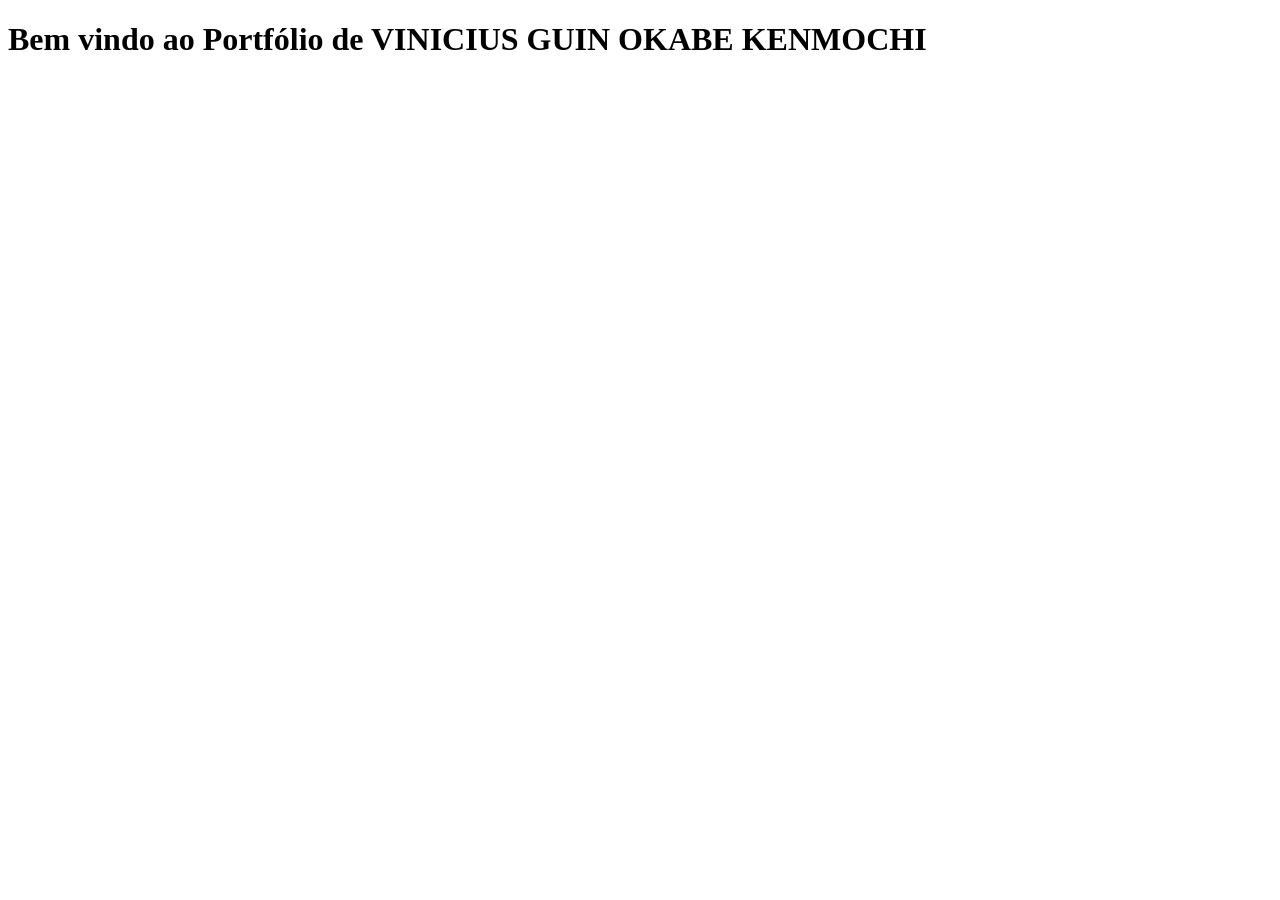
==== docs/index.html @ fc83b6f3 "Criação do arquivo docs/index.html" ====
<!DOCTYPE html>
<html lang="pt-br">
<head>
    <meta charset="UTF-8">
    <title>Portfólio - VINICIUS GUIN OKABE KENMOCHI</title>
</head>
<body>
    <h1>Bem vindo ao Portfólio de VINICIUS GUIN OKABE KENMOCHI</h1>
</body>
</html>
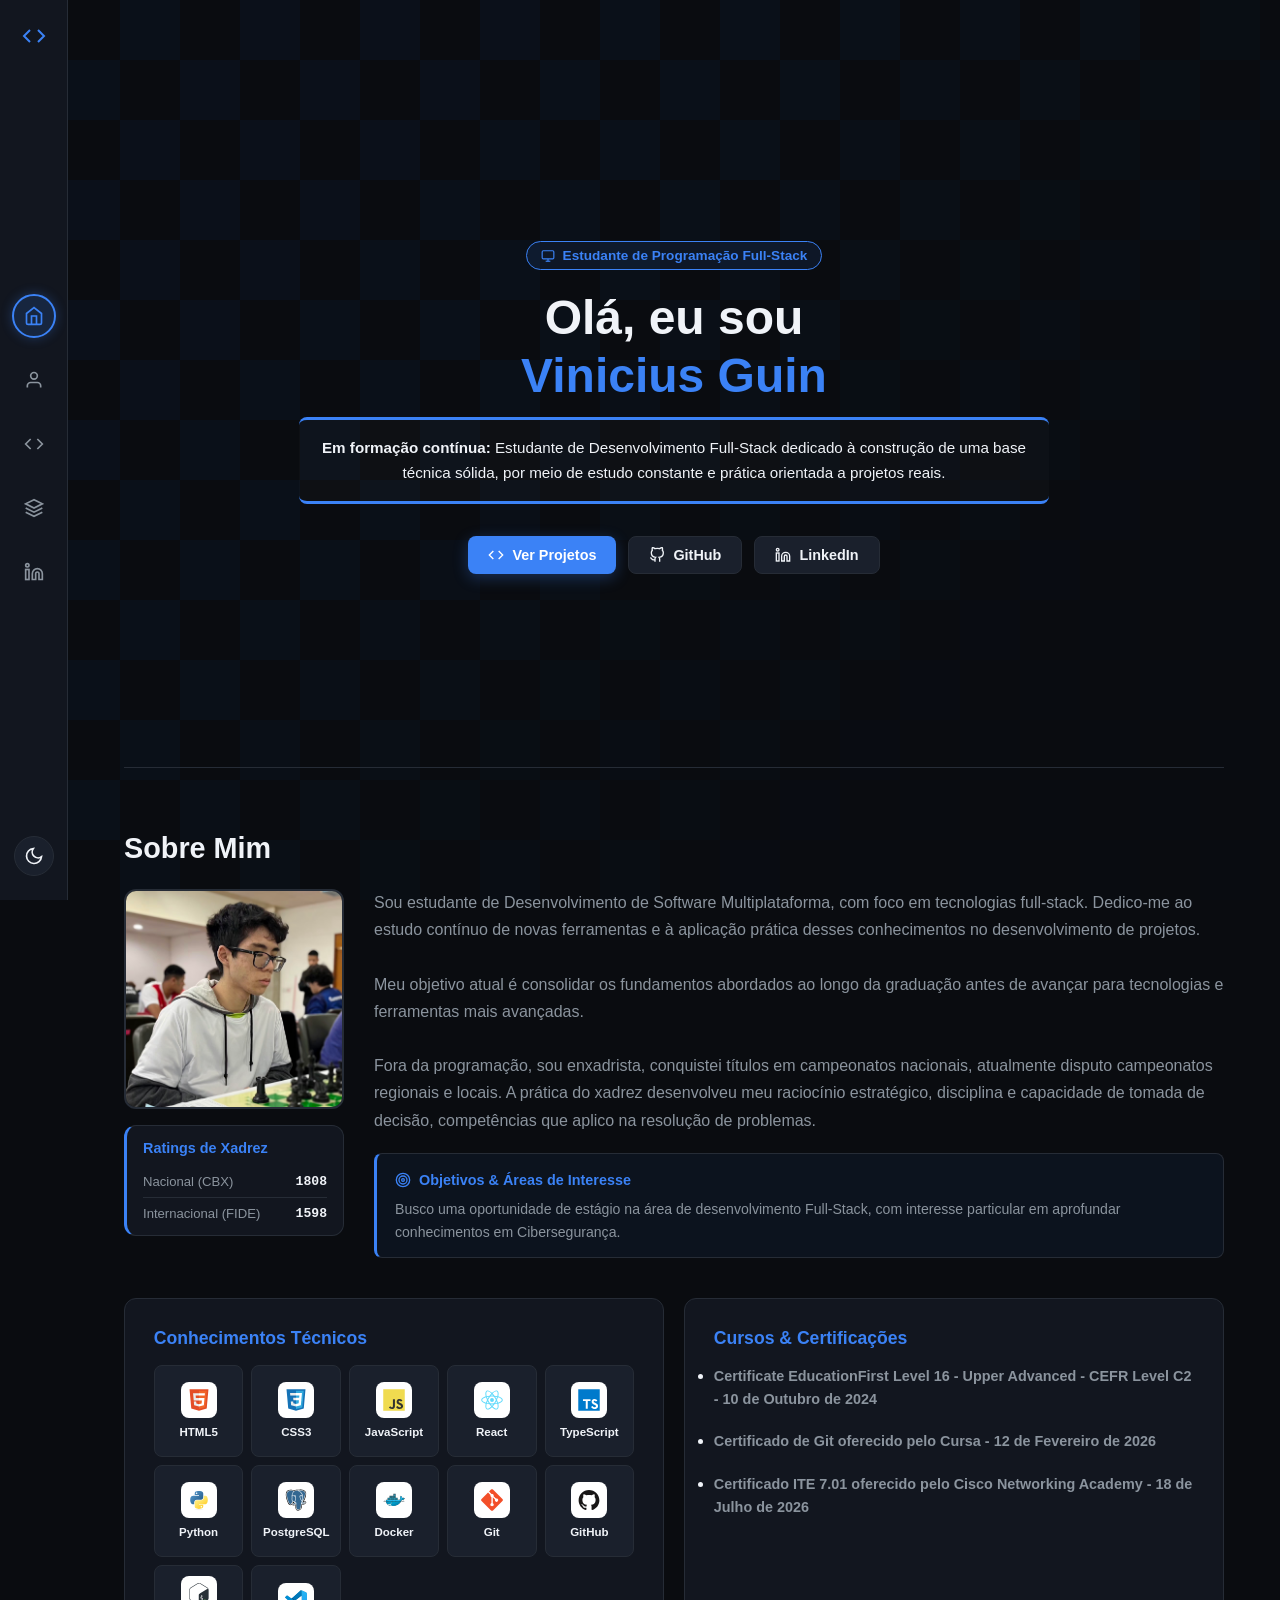
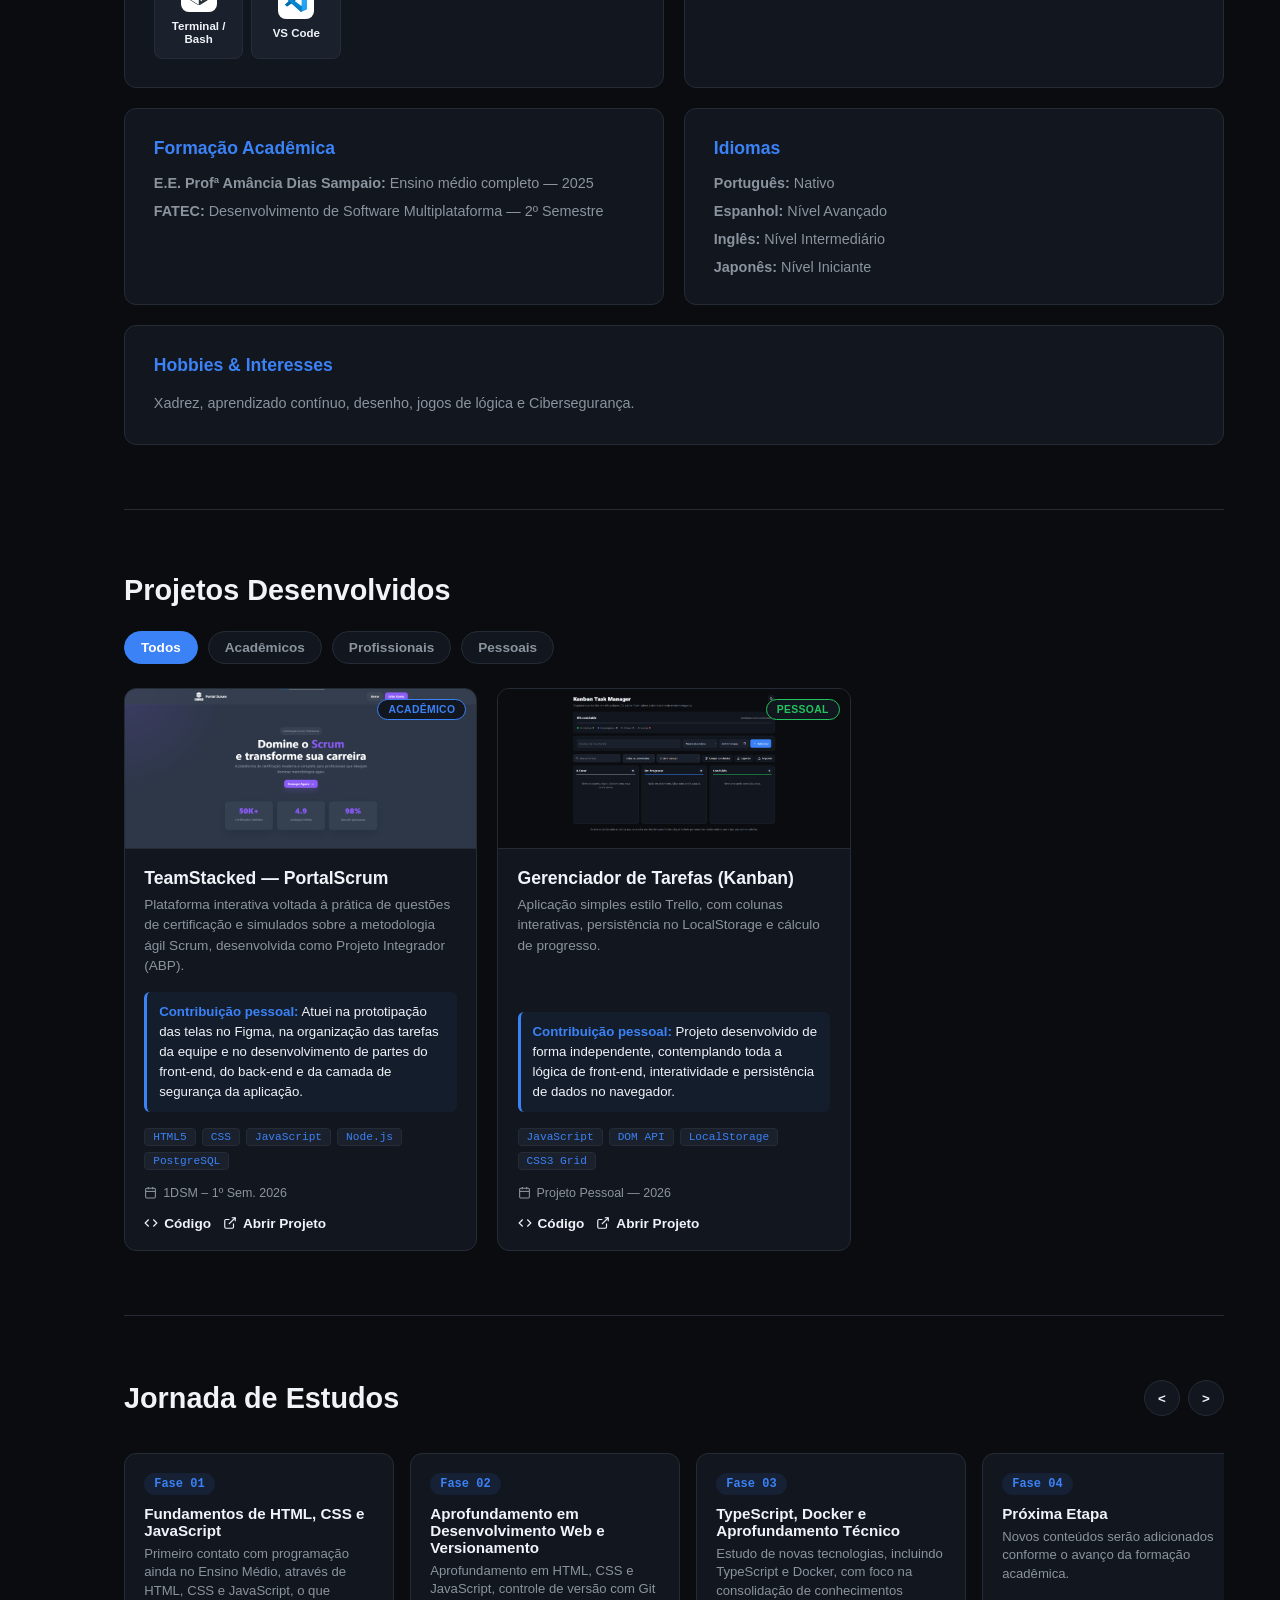
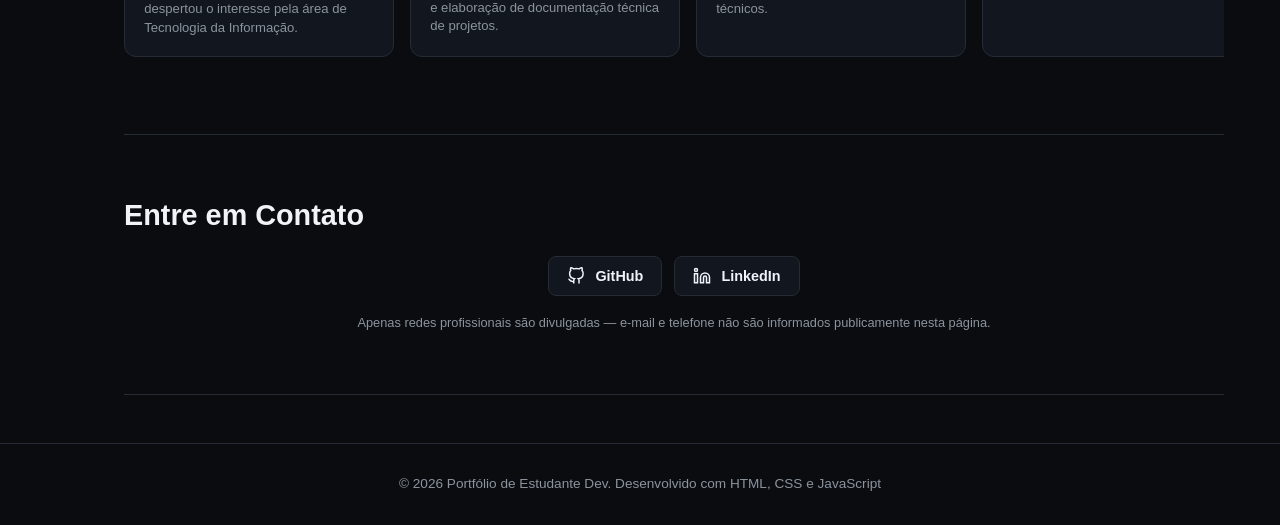
==== commit bd41b1d0: "Add files via upload" ====
--- a/docs/index.html
+++ b/docs/index.html
@@ -1,11 +1,263 @@
-
 <!DOCTYPE html>
-<html lang="pt-br">
+<html lang="pt-BR" class="dark">
 <head>
     <meta charset="UTF-8">
-    <title>Portfólio - VINICIUS GUIN OKABE KENMOCHI</title>
+    <meta name="viewport" content="width=device-width, initial-scale=1.0">
+    <title>Portfólio</title>
+    <link rel="stylesheet" href="style.css">
 </head>
 <body>
-    <h1>Bem vindo ao Portfólio de VINICIUS GUIN OKABE KENMOCHI</h1>
+
+    <canvas id="geometric-canvas"></canvas>
+
+    <aside class="sidebar">
+        <div class="sidebar-brand">
+            <svg width="24" height="24" viewBox="0 0 24 24" fill="none" stroke="currentColor" stroke-width="2"><polyline points="16 18 22 12 16 6"></polyline><polyline points="8 6 2 12 8 18"></polyline></svg>
+        </div>
+
+        <ul class="sidebar-nav" id="sidebarNav">
+            <div class="active-ball-indicator" id="ballIndicator"></div>
+
+            <li class="sidebar-item active" data-section="hero">
+                <a href="#hero" class="sidebar-link" title="Início">
+                    <svg width="20" height="20" viewBox="0 0 24 24" fill="none" stroke="currentColor" stroke-width="2"><path d="M3 9l9-7 9 7v11a2 2 0 0 1-2 2H5a2 2 0 0 1-2-2z"></path><polyline points="9 22 9 12 15 12 15 22"></polyline></svg>
+                </a>
+            </li>
+            <li class="sidebar-item" data-section="sobre">
+                <a href="#sobre" class="sidebar-link" title="Sobre Mim">
+                    <svg width="20" height="20" viewBox="0 0 24 24" fill="none" stroke="currentColor" stroke-width="2"><path d="M20 21v-2a4 4 0 0 0-4-4H8a4 4 0 0 0-4 4v2"></path><circle cx="12" cy="7" r="4"></circle></svg>
+                </a>
+            </li>
+            <li class="sidebar-item" data-section="projetos">
+                <a href="#projetos" class="sidebar-link" title="Projetos">
+                    <svg width="20" height="20" viewBox="0 0 24 24" fill="none" stroke="currentColor" stroke-width="2"><polyline points="16 18 22 12 16 6"></polyline><polyline points="8 6 2 12 8 18"></polyline></svg>
+                </a>
+            </li>
+            <li class="sidebar-item" data-section="jornada">
+                <a href="#jornada" class="sidebar-link" title="Jornada">
+                    <svg width="20" height="20" viewBox="0 0 24 24" fill="none" stroke="currentColor" stroke-width="2"><polygon points="12 2 2 7 12 12 22 7 12 2"></polygon><polyline points="2 17 12 22 22 17"></polyline><polyline points="2 12 12 17 22 12"></polyline></svg>
+                </a>
+            </li>
+            <li class="sidebar-item" data-section="contato">
+                <a href="#contato" class="sidebar-link" title="Contato">
+                    <svg width="20" height="20" viewBox="0 0 24 24" fill="none" stroke="currentColor" stroke-width="2"><path d="M16 8a6 6 0 0 1 6 6v7h-4v-7a2 2 0 0 0-2-2 2 2 0 0 0-2 2v7h-4v-7a6 6 0 0 1 6-6z"></path><rect x="2" y="9" width="4" height="12"></rect><circle cx="4" cy="4" r="2"></circle></svg>
+                </a>
+            </li>
+        </ul>
+
+        <button class="theme-toggle-btn" id="themeToggleBtn" title="Alternar Tema">
+            <svg id="themeIcon" width="20" height="20" viewBox="0 0 24 24" fill="none" stroke="currentColor" stroke-width="2"><path d="M21 12.79A9 9 0 1 1 11.21 3 7 7 0 0 0 21 12.79z"></path></svg>
+        </button>
+    </aside>
+
+    <main class="main-wrapper">
+        <div class="container">
+
+            <section class="hero" id="hero">
+                <div class="hero-text">
+                    <div class="hero-badge">
+                        <svg width="14" height="14" viewBox="0 0 24 24" fill="none" stroke="currentColor" stroke-width="2"><rect x="2" y="3" width="20" height="14" rx="2" ry="2"></rect><line x1="8" y1="21" x2="16" y2="21"></line><line x1="12" y1="17" x2="12" y2="21"></line></svg>
+                        <span>Estudante de Programação Full-Stack</span>
+                    </div>
+
+                    <h1 class="hero-title">
+                        Olá, eu sou <br>
+                        <span class="highlight" id="userName">Vinicius Guin</span>
+                    </h1>
+
+                    <p class="hero-pitch">
+                        <strong>Em formação contínua:</strong> Estudante de Desenvolvimento Full-Stack dedicado à construção de uma base técnica sólida, por meio de estudo constante e prática orientada a projetos reais.
+                    </p>
+
+                    <div class="hero-actions">
+                        <div class="btn-group-social">
+                            <a href="#projetos" class="btn btn-primary">
+                                <svg width="16" height="16" viewBox="0 0 24 24" fill="none" stroke="currentColor" stroke-width="2"><polyline points="16 18 22 12 16 6"></polyline><polyline points="8 6 2 12 8 18"></polyline></svg>
+                                Ver Projetos
+                            </a>
+                            <a href="https://github.com/ViniciusGuin" target="_blank" rel="noopener" class="btn btn-social">
+                                <svg width="16" height="16" viewBox="0 0 24 24" fill="none" stroke="currentColor" stroke-width="2"><path d="M9 19c-5 1.5-5-2.5-7-3m14 6v-3.87a3.37 3.37 0 0 0-.94-2.61c3.14-.35 6.44-1.54 6.44-7A5.44 5.44 0 0 0 20 4.77 5.07 5.07 0 0 0 19.91 1S18.73.65 16 2.48a13.38 13.38 0 0 0-7 0C6.27.65 5.09 1 5.09 1A5.07 5.07 0 0 0 5 4.77a5.44 5.44 0 0 0-1.5 3.78c0 5.42 3.3 6.61 6.44 7A3.37 3.37 0 0 0 9 18.13V22"></path></svg>
+                                GitHub
+                            </a>
+                            <a href="https://linkedin.com/in/PERFIL" target="_blank" rel="noopener" class="btn btn-social">
+                                <svg width="16" height="16" viewBox="0 0 24 24" fill="none" stroke="currentColor" stroke-width="2"><path d="M16 8a6 6 0 0 1 6 6v7h-4v-7a2 2 0 0 0-2-2 2 2 0 0 0-2 2v7h-4v-7a6 6 0 0 1 6-6z"></path><rect x="2" y="9" width="4" height="12"></rect><circle cx="4" cy="4" r="2"></circle></svg>
+                                LinkedIn
+                            </a>
+                        </div>
+                    </div>
+                </div>
+            </section>
+
+            <section id="sobre">
+                <div class="section-title-wrapper">
+                    <h2 class="section-title">Sobre Mim</h2>
+                </div>
+
+                <div class="about-header-grid">
+                    <div class="about-side">
+                        <div class="profile-photo-container">
+                            <img src="assets/img/profile/profile.jpg" alt="Foto de perfil" class="profile-photo">
+                        </div>
+
+                        <div class="ratings-box">
+                            <h3 class="ratings-title">Ratings de Xadrez</h3>
+                            <div class="rating-item">
+                                <span class="rating-label">Nacional (CBX)</span>
+                                <span class="rating-value">1808</span>
+                            </div>
+                            <div class="rating-item">
+                                <span class="rating-label">Internacional (FIDE)</span>
+                                <span class="rating-value">1598</span>
+                            </div>
+                        </div>
+                    </div>
+                    <div class="about-bio">
+                        <p>
+                            Sou estudante de Desenvolvimento de Software Multiplataforma, com foco em tecnologias full-stack. Dedico-me ao estudo contínuo de novas ferramentas e à aplicação prática desses conhecimentos no desenvolvimento de projetos. 
+                        </p>
+                        <br>
+                        <p>
+                            Meu objetivo atual é consolidar os fundamentos abordados ao longo da graduação antes de avançar para tecnologias e ferramentas mais avançadas.
+                        </p>
+                        <br>
+                        <p>
+                            Fora da programação, sou enxadrista, conquistei títulos em campeonatos nacionais, atualmente disputo campeonatos regionais e locais. A prática do xadrez desenvolveu meu raciocínio estratégico, disciplina e capacidade de tomada de decisão, competências que aplico na resolução de problemas.
+                        </p>
+
+                        <div class="objectives-box">
+                            <h3 class="objectives-title">
+                                <svg width="16" height="16" viewBox="0 0 24 24" fill="none" stroke="currentColor" stroke-width="2"><circle cx="12" cy="12" r="10"></circle><circle cx="12" cy="12" r="6"></circle><circle cx="12" cy="12" r="2"></circle></svg>
+                                Objetivos & Áreas de Interesse
+                            </h3>
+                            <p>Busco uma oportunidade de estágio na área de desenvolvimento Full-Stack, com interesse particular em aprofundar conhecimentos em Cibersegurança.</p>
+                        </div>
+                    </div>
+                </div>
+
+                <div class="about-extra-wrapper" id="aboutExpandedContent">
+                    <div class="about-extra-grid">
+                        <div class="card">
+                            <h3>Conhecimentos Técnicos</h3>
+                            <div class="skills-grid" id="skillsGrid"></div>
+                        </div>
+
+                        <div class="card">
+                            <h3>Cursos & Certificações</h3>
+                            <ul>
+                            <li><strong><p class="cert-text">Certificate EducationFirst Level 16 - Upper Advanced - CEFR Level C2 - 10 de Outubro de 2024</p></strong></li>
+                            <li><strong><p class="cert-text">Certificado de Git oferecido pelo Cursa - 12 de Fevereiro de 2026</p></strong></li>
+                            <li><strong><p class="cert-text">Certificado ITE 7.01 oferecido pelo Cisco Networking Academy - 18 de Julho de 2026</p></strong></li>
+                            </ul>
+                        </div>
+
+                        <div class="card">
+                            <h3>Formação Acadêmica</h3>
+                            <ul class="cert-list">
+                                <li class="cert-item">
+                                    <span><strong>E.E. Profª Amância Dias Sampaio:</strong> Ensino médio completo — 2025</span>
+                                </li>
+                                <li class="cert-item">
+                                    <span><strong>FATEC:</strong> Desenvolvimento de Software Multiplataforma — 2º Semestre</span>
+                                </li>
+                            </ul>
+                        </div>
+
+                        <div class="card">
+                            <h3>Idiomas</h3>
+                            <ul class="cert-list">
+                                <li class="cert-item"><span><strong>Português:</strong> Nativo</span></li>
+                                <li class="cert-item"><span><strong>Espanhol:</strong> Nível Avançado</span></li>
+                                <li class="cert-item"><span><strong>Inglês:</strong> Nível Intermediário</span></li>
+                                <li class="cert-item"><span><strong>Japonês:</strong> Nível Iniciante</span></li>
+                            </ul>
+                        </div>
+
+                        <div class="card card-span-2">
+                            <h3>Hobbies & Interesses</h3>
+                            <p class="hobbies-text">Xadrez, aprendizado contínuo, desenho, jogos de lógica e Cibersegurança.</p>
+                        </div>
+                    </div>
+                </div>
+            </section>
+
+            <section id="projetos">
+                <div class="section-title-wrapper">
+                    <h2 class="section-title">Projetos Desenvolvidos</h2>
+                </div>
+
+                <div class="project-filters" id="projectFilters">
+                    <button class="filter-btn active" data-filter="todos">Todos</button>
+                    <button class="filter-btn" data-filter="academico">Acadêmicos</button>
+                    <button class="filter-btn" data-filter="profissional">Profissionais</button>
+                    <button class="filter-btn" data-filter="pessoal">Pessoais</button>
+                </div>
+
+                <div class="projects-grid" id="projectsContainer"></div>
+                <p class="projects-empty" id="projectsEmpty" style="display:none;">Nenhum projeto cadastrado nessa categoria ainda.</p>
+            </section>
+
+            <section id="jornada">
+                <div class="section-title-wrapper">
+                    <h2 class="section-title">Jornada de Estudos</h2>
+                    <div class="journey-controls">
+                        <button class="journey-arrow-btn" id="journeyPrevBtn" title="Anterior">&lt;</button>
+                        <button class="journey-arrow-btn" id="journeyNextBtn" title="Próximo">&gt;</button>
+                    </div>
+                </div>
+
+                <div class="journey-horizontal" id="journeyScrollContainer">
+                    <div class="journey-phase-card">
+                        <span class="phase-number">Fase 01</span>
+                        <h3 class="phase-title">Fundamentos de HTML, CSS e JavaScript</h3>
+                        <p class="phase-desc">Primeiro contato com programação ainda no Ensino Médio, através de HTML, CSS e JavaScript, o que despertou o interesse pela área de Tecnologia da Informação.</p>
+                    </div>
+
+                    <div class="journey-phase-card">
+                        <span class="phase-number">Fase 02</span>
+                        <h3 class="phase-title">Aprofundamento em Desenvolvimento Web e Versionamento</h3>
+                        <p class="phase-desc">Aprofundamento em HTML, CSS e JavaScript, controle de versão com Git e elaboração de documentação técnica de projetos.</p>
+                    </div>
+
+                    <div class="journey-phase-card">
+                        <span class="phase-number">Fase 03</span>
+                        <h3 class="phase-title">TypeScript, Docker e Aprofundamento Técnico</h3>
+                        <p class="phase-desc">Estudo de novas tecnologias, incluindo TypeScript e Docker, com foco na consolidação de conhecimentos técnicos.</p>
+                    </div>
+
+                    <div class="journey-phase-card">
+                        <span class="phase-number">Fase 04</span>
+                        <h3 class="phase-title">Próxima Etapa</h3>
+                        <p class="phase-desc">Novos conteúdos serão adicionados conforme o avanço da formação acadêmica.</p>
+                    </div>
+                </div>
+            </section>
+
+            <section id="contato">
+                <div class="section-title-wrapper">
+                    <h2 class="section-title">Entre em Contato</h2>
+                </div>
+
+                <div class="contact-direct-grid">
+                    <a href="https://github.com/ViniciusGuin" target="_blank" rel="noopener" class="contact-card-btn">
+                        <svg width="18" height="18" viewBox="0 0 24 24" fill="none" stroke="currentColor" stroke-width="2"><path d="M9 19c-5 1.5-5-2.5-7-3m14 6v-3.87a3.37 3.37 0 0 0-.94-2.61c3.14-.35 6.44-1.54 6.44-7A5.44 5.44 0 0 0 20 4.77 5.07 5.07 0 0 0 19.91 1S18.73.65 16 2.48a13.38 13.38 0 0 0-7 0C6.27.65 5.09 1 5.09 1A5.07 5.07 0 0 0 5 4.77a5.44 5.44 0 0 0-1.5 3.78c0 5.42 3.3 6.61 6.44 7A3.37 3.37 0 0 0 9 18.13V22"></path></svg>
+                        <span>GitHub</span>
+                    </a>
+
+                    <a href="https://linkedin.com/in/PERFIL" target="_blank" rel="noopener" class="contact-card-btn">
+                        <svg width="18" height="18" viewBox="0 0 24 24" fill="none" stroke="currentColor" stroke-width="2"><path d="M16 8a6 6 0 0 1 6 6v7h-4v-7a2 2 0 0 0-2-2 2 2 0 0 0-2 2v7h-4v-7a6 6 0 0 1 6-6z"></path><rect x="2" y="9" width="4" height="12"></rect><circle cx="4" cy="4" r="2"></circle></svg>
+                        <span>LinkedIn</span>
+                    </a>
+                </div>
+                <p class="contact-note">Apenas redes profissionais são divulgadas — e-mail e telefone não são informados publicamente nesta página.</p>
+            </section>
+
+        </div>
+    </main>
+
+    <footer>
+        <p>© 2026 Portfólio de Estudante Dev. Desenvolvido com HTML, CSS e JavaScript</p>
+    </footer>
+
+    <script src="script.js"></script>
 </body>
 </html>
--- a/docs/style.css
+++ b/docs/style.css
@@ -0,0 +1,938 @@
+:root {
+    --bg-primary: #0a0c10;
+    --bg-secondary: #12161f;
+    --bg-card: #1a202c;
+    --text-main: #f0f3f8;
+    --text-muted: #8b949e;
+    --accent-primary: #3b82f6;
+    --accent-gold: #d4af37;
+    --border-color: #262c36;
+    --sidebar-width: 68px;
+    --radius-main: 12px;
+    --transition-fluid: cubic-bezier(0.4, 0, 0.2, 1);
+}
+
+.light {
+    --bg-primary: #f8fafc;
+    --bg-secondary: #ffffff;
+    --bg-card: #edf2f7;
+    --text-main: #0f172a;
+    --text-muted: #64748b;
+    --accent-primary: #2563eb;
+    --accent-gold: #b8860b;
+    --border-color: #e2e8f0;
+}
+
+* {
+    margin: 0;
+    padding: 0;
+    box-sizing: border-box;
+    font-family: -apple-system, BlinkMacSystemFont, "Segoe UI", Roboto, Helvetica, Arial, sans-serif;
+    scroll-behavior: smooth;
+}
+
+body {
+    background-color: var(--bg-primary);
+    color: var(--text-main);
+    overflow-x: hidden;
+    min-height: 100vh;
+    display: flex;
+    flex-direction: column;
+    transition: background-color 0.3s, color 0.3s;
+}
+
+#geometric-canvas {
+    position: fixed;
+    top: 0;
+    left: 0;
+    width: 100vw;
+    height: 100vh;
+    z-index: -1;
+    pointer-events: none;
+    opacity: 0.85;
+}
+
+.sidebar {
+    position: fixed;
+    top: 0;
+    left: 0;
+    bottom: 0;
+    width: var(--sidebar-width);
+    background: var(--bg-secondary);
+    border-right: 1px solid var(--border-color);
+    z-index: 1000;
+    display: flex;
+    flex-direction: column;
+    align-items: center;
+    justify-content: space-between;
+    padding: 1.5rem 0;
+}
+
+.sidebar-brand {
+    color: var(--accent-primary);
+}
+
+.sidebar-nav {
+    position: relative;
+    display: flex;
+    flex-direction: column;
+    gap: 20px;
+    list-style: none;
+}
+
+.active-ball-indicator {
+    position: absolute;
+    width: 44px;
+    height: 44px;
+    border-radius: 50%;
+    background: rgba(59, 130, 246, 0.15);
+    border: 2px solid var(--accent-primary);
+    left: 50%;
+    transform: translateX(-50%);
+    top: 0;
+    transition: top 0.35s var(--transition-fluid), left 0.35s var(--transition-fluid);
+    pointer-events: none;
+    box-shadow: 0 0 12px rgba(59, 130, 246, 0.3);
+}
+
+.sidebar-item {
+    position: relative;
+    z-index: 2;
+}
+
+.sidebar-link {
+    width: 44px;
+    height: 44px;
+    display: flex;
+    align-items: center;
+    justify-content: center;
+    color: var(--text-muted);
+    text-decoration: none;
+    border-radius: 50%;
+    transition: color 0.25s;
+}
+
+.sidebar-link:hover {
+    color: var(--text-main);
+}
+
+.sidebar-item.active .sidebar-link {
+    color: var(--accent-primary);
+}
+
+.theme-toggle-btn {
+    background: var(--bg-card);
+    border: 1px solid var(--border-color);
+    color: var(--text-main);
+    width: 40px;
+    height: 40px;
+    border-radius: 50%;
+    cursor: pointer;
+    display: flex;
+    align-items: center;
+    justify-content: center;
+    transition: all 0.2s;
+}
+
+.theme-toggle-btn:hover {
+    border-color: var(--accent-primary);
+    color: var(--accent-primary);
+}
+
+.main-wrapper {
+    margin-left: var(--sidebar-width);
+    padding: 3rem 2rem;
+    flex-grow: 1;
+}
+
+.container {
+    max-width: 1100px;
+    margin: 0 auto;
+}
+
+section {
+    padding: 4rem 0;
+    border-bottom: 1px solid var(--border-color);
+}
+
+.section-title-wrapper {
+    display: flex;
+    align-items: center;
+    justify-content: space-between;
+    margin-bottom: 1.5rem;
+}
+
+.section-title {
+    font-size: 1.8rem;
+    font-weight: 800;
+}
+
+.hero {
+    min-height: 80vh;
+    display: flex;
+    flex-direction: column;
+    align-items: center;
+    justify-content: center;
+    text-align: center;
+    padding: 2rem 0;
+}
+
+.hero-text {
+    max-width: 750px;
+    display: flex;
+    flex-direction: column;
+    align-items: center;
+}
+
+.hero-badge {
+    display: inline-flex;
+    align-items: center;
+    gap: 8px;
+    background: rgba(59, 130, 246, 0.1);
+    border: 1px solid var(--accent-primary);
+    padding: 6px 14px;
+    border-radius: 20px;
+    font-size: 0.85rem;
+    color: var(--accent-primary);
+    margin-bottom: 1.2rem;
+    font-weight: 600;
+}
+
+.hero-title {
+    font-size: 3rem;
+    font-weight: 800;
+    line-height: 1.2;
+    margin-bottom: 0.8rem;
+}
+
+.hero-title .highlight {
+    color: var(--accent-primary);
+}
+
+.hero-subtitle-box {
+    font-size: 1.2rem;
+    color: var(--text-muted);
+    margin-bottom: 1.5rem;
+    line-height: 1.5;
+}
+
+.hero-pitch {
+    background: rgba(255, 255, 255, 0.02);
+    border-top: 3px solid var(--accent-primary);
+    border-bottom: 3px solid var(--accent-primary);
+    padding: 16px 20px;
+    border-radius: 8px;
+    font-size: 0.95rem;
+    color: var(--text-main);
+    margin-bottom: 2rem;
+    line-height: 1.6;
+    text-align: center;
+}
+
+.hero-actions {
+    display: flex;
+    justify-content: center;
+    gap: 15px;
+    width: 100%;
+}
+
+.btn-group-social {
+    display: flex;
+    gap: 12px;
+    flex-wrap: wrap;
+    justify-content: center;
+}
+
+.btn {
+    display: inline-flex;
+    align-items: center;
+    gap: 8px;
+    padding: 10px 20px;
+    border-radius: 8px;
+    font-size: 0.9rem;
+    font-weight: 600;
+    text-decoration: none;
+    cursor: pointer;
+    transition: all 0.25s ease;
+    border: none;
+}
+
+.btn svg {
+    stroke: currentColor;
+}
+
+.btn-primary {
+    background: var(--accent-primary);
+    color: #ffffff;
+    box-shadow: 0 4px 15px rgba(59, 130, 246, 0.3);
+}
+
+.btn-primary:hover {
+    transform: translateY(-2px);
+    opacity: 0.9;
+}
+
+.btn-social {
+    background: var(--bg-card);
+    color: var(--text-main);
+    border: 1px solid var(--border-color);
+}
+
+.btn-social:hover {
+    border-color: var(--accent-primary);
+    color: var(--accent-primary);
+    transform: translateY(-2px);
+}
+
+.about-header-grid {
+    display: grid;
+    grid-template-columns: 220px 1fr;
+    gap: 30px;
+    align-items: start; 
+    margin-bottom: 2rem;
+}
+
+.profile-photo-container {
+    width: 100%;
+    height: 220px;
+    border-radius: var(--radius-main);
+    overflow: hidden;
+    border: 2px solid var(--border-color);
+    position: relative;
+    background: var(--bg-card);
+}
+
+.profile-photo { 
+    width: 100%; 
+    height: 100%; 
+    object-fit: cover; 
+    display: block; 
+}
+
+.about-side {
+    display: flex;
+    flex-direction: column;
+    gap: 16px;
+    width: 100%;
+}
+
+.about-side {
+    display: flex;
+    flex-direction: column;
+    gap: 16px;
+    width: 100%;
+}
+
+.ratings-box {
+    background: var(--bg-secondary);
+    border: 1px solid var(--border-color);
+    border-left: 3px solid var(--accent-primary);
+    border-radius: var(--radius-main);
+    padding: 14px 16px;
+}
+
+.ratings-title {
+    font-size: 0.9rem;
+    color: var(--accent-primary);
+    margin-bottom: 10px;
+}
+
+.rating-item {
+    display: flex;
+    justify-content: space-between;
+    align-items: center;
+    gap: 10px;
+    font-size: 0.82rem;
+    padding: 8px 0;
+    border-bottom: 1px solid var(--border-color);
+}
+
+.rating-item:last-child {
+    border-bottom: none;
+    padding-bottom: 0;
+}
+
+.rating-label {
+    color: var(--text-muted);
+}
+
+.rating-value {
+    color: var(--text-main);
+    font-weight: 700;
+    font-family: monospace;
+}
+
+.about-bio {
+    font-size: 1rem;
+    line-height: 1.7;
+    color: var(--text-muted);
+}
+
+.about-extra-wrapper {
+    margin-top: 2.5rem;
+}
+
+.about-extra-grid {
+    display: grid;
+    grid-template-columns: 1fr 1fr;
+    gap: 20px;
+    margin-top: 2rem;
+}
+
+.card {
+    background: var(--bg-secondary);
+    border: 1px solid var(--border-color);
+    border-radius: var(--radius-main);
+    padding: 1.8rem;
+}
+
+.card-span-2 {
+    grid-column: 1 / -1;
+}
+
+.hobbies-text {
+    font-size: 0.9rem;
+    color: var(--text-muted);
+    line-height: 1.6;
+}
+
+.objectives-box {
+    margin-top: 1.2rem;
+    background: rgba(59, 130, 246, 0.06);
+    border: 1px solid var(--border-color);
+    border-left: 3px solid var(--accent-primary);
+    border-radius: 8px;
+    padding: 14px 18px;
+}
+
+.objectives-title {
+    display: flex;
+    align-items: center;
+    gap: 8px;
+    font-size: 0.9rem;
+    color: var(--accent-primary);
+    margin-bottom: 6px;
+}
+
+.objectives-box p {
+    font-size: 0.88rem;
+    color: var(--text-muted);
+    line-height: 1.6;
+}
+
+.card h3 {
+    font-size: 1.1rem;
+    margin-bottom: 1rem;
+    color: var(--accent-primary);
+}
+
+.cert-list {
+    list-style: none;
+    display: flex;
+    flex-direction: column;
+    gap: 12px;
+}
+
+.cert-item {
+    display: flex;
+    align-items: flex-start;
+    gap: 10px;
+    font-size: 0.9rem;
+    color: var(--text-muted);
+}
+
+.cert-text {
+    font-size: 0.9rem;
+    color: var(--text-muted);
+    line-height: 1.6;
+    margin-bottom: 1.2rem;
+}
+
+.cert-image-grid {
+    display: grid;
+    grid-template-columns: repeat(auto-fill, minmax(80px, 1fr));
+    gap: 10px;
+}
+
+.cert-image-placeholder {
+    aspect-ratio: 1 / 1;
+    border: 1.5px dashed var(--border-color);
+    border-radius: 8px;
+    background: var(--bg-card);
+    display: flex;
+    flex-direction: column;
+    align-items: center;
+    justify-content: center;
+    gap: 6px;
+    color: var(--text-muted);
+    transition: all 0.25s ease;
+}
+
+.cert-image-placeholder span {
+    font-size: 0.65rem;
+    font-weight: 600;
+}
+
+.cert-image-placeholder:hover {
+    border-color: var(--accent-primary);
+    color: var(--accent-primary);
+}
+
+.skills-grid {
+    display: grid;
+    grid-template-columns: repeat(auto-fill, minmax(75px, 1fr));
+    gap: 8px;
+}
+
+.skill-box {
+    background: var(--bg-card);
+    border: 1px solid var(--border-color);
+    border-radius: 8px;
+    padding: 10px 4px 12px;
+    text-align: center;
+    transition: all 0.25s ease;
+    display: flex;
+    flex-direction: column;
+    align-items: center;
+    justify-content: center;
+    gap: 8px;
+    min-height: 92px;
+}
+
+.skill-icon-badge {
+    width: 36px;
+    height: 36px;
+    border-radius: 8px;
+    background: #ffffff;
+    display: flex;
+    align-items: center;
+    justify-content: center;
+    flex-shrink: 0;
+}
+
+.skill-icon-badge img {
+    width: 22px;
+    height: 22px;
+    display: block;
+}
+
+.skill-box span {
+    font-size: 0.72rem;
+    font-weight: 600;
+    color: var(--text-main);
+    line-height: 1.1;
+}
+
+.skill-box:hover {
+    border-color: var(--accent-primary);
+    transform: translateY(-3px);
+    box-shadow: 0 4px 12px rgba(0, 0, 0, 0.25);
+}
+
+.project-filters {
+    display: flex;
+    gap: 10px;
+    flex-wrap: wrap;
+    margin-bottom: 1.5rem;
+}
+
+.filter-btn {
+    background: var(--bg-secondary);
+    border: 1px solid var(--border-color);
+    color: var(--text-muted);
+    font-size: 0.85rem;
+    font-weight: 600;
+    padding: 8px 16px;
+    border-radius: 20px;
+    cursor: pointer;
+    transition: all 0.2s ease;
+}
+
+.filter-btn:hover {
+    border-color: var(--accent-primary);
+    color: var(--accent-primary);
+}
+
+.filter-btn.active {
+    background: var(--accent-primary);
+    border-color: var(--accent-primary);
+    color: #ffffff;
+}
+
+.projects-empty {
+    color: var(--text-muted);
+    font-size: 0.9rem;
+    text-align: center;
+    padding: 2rem 0;
+}
+
+.projects-grid {
+    display: grid;
+    grid-template-columns: repeat(auto-fill, minmax(280px, 1fr));
+    gap: 20px;
+}
+
+.project-card {
+    background: var(--bg-secondary);
+    border: 1px solid var(--border-color);
+    border-radius: var(--radius-main);
+    overflow: hidden;
+    display: flex;
+    flex-direction: column;
+    transition: transform 0.25s, border-color 0.25s;
+}
+
+.project-card:hover {
+    transform: translateY(-4px);
+    border-color: var(--accent-primary);
+}
+
+.project-preview {
+    height: 160px;
+    overflow: hidden;
+    background: var(--bg-card);
+    display: flex;
+    align-items: center;
+    justify-content: center;
+    font-size: 1.2rem;
+    font-weight: 700;
+    color: var(--accent-primary);
+    border-bottom: 1px solid var(--border-color);
+    position: relative;
+}
+
+.project-preview-img {
+    width: 100%;
+    height: 100%;
+    object-fit: cover;
+    object-position: top center;
+    display: block;
+}
+
+.project-category-badge {
+    position: absolute;
+    top: 10px;
+    right: 10px;
+    font-size: 0.65rem;
+    font-weight: 700;
+    text-transform: uppercase;
+    letter-spacing: 0.03em;
+    padding: 4px 10px;
+    border-radius: 20px;
+    background: var(--bg-secondary);
+    border: 1px solid var(--border-color);
+    color: var(--text-muted);
+}
+
+.project-category-badge.cat-academico {
+    color: var(--accent-primary);
+    border-color: var(--accent-primary);
+}
+
+.project-category-badge.cat-profissional {
+    color: var(--accent-gold);
+    border-color: var(--accent-gold);
+}
+
+.project-category-badge.cat-pessoal {
+    color: #22c55e;
+    border-color: #22c55e;
+}
+
+.project-contribution {
+    font-size: 0.83rem;
+    color: var(--text-main);
+    background: rgba(59, 130, 246, 0.06);
+    border-left: 3px solid var(--accent-primary);
+    border-radius: 6px;
+    padding: 10px 12px;
+    margin-bottom: 1rem;
+    line-height: 1.5;
+}
+
+.project-contribution strong {
+    color: var(--accent-primary);
+}
+
+.project-semester {
+    display: flex;
+    align-items: center;
+    gap: 6px;
+    font-size: 0.78rem;
+    color: var(--text-muted);
+    margin-bottom: 1rem;
+}
+
+.project-body {
+    padding: 1.2rem;
+    display: flex;
+    flex-direction: column;
+    flex-grow: 1;
+}
+
+.project-title {
+    font-size: 1.1rem;
+    margin-bottom: 6px;
+}
+
+.project-desc {
+    font-size: 0.85rem;
+    color: var(--text-muted);
+    line-height: 1.5;
+    margin-bottom: 1rem;
+    flex-grow: 1;
+}
+
+.project-tags {
+    display: flex;
+    gap: 6px;
+    flex-wrap: wrap;
+    margin-bottom: 1rem;
+}
+
+.tag {
+    font-family: monospace;
+    font-size: 0.7rem;
+    background: var(--bg-card);
+    color: var(--accent-primary);
+    padding: 2px 8px;
+    border-radius: 4px;
+    border: 1px solid var(--border-color);
+}
+
+.project-links {
+    display: flex;
+    gap: 12px;
+}
+
+.project-link {
+    font-size: 0.85rem;
+    color: var(--text-main);
+    text-decoration: none;
+    display: flex;
+    align-items: center;
+    gap: 6px;
+    font-weight: 600;
+}
+
+.project-link svg {
+    stroke: currentColor;
+}
+
+.project-link:hover {
+    color: var(--accent-primary);
+}
+
+.journey-controls {
+    display: flex;
+    gap: 8px;
+}
+
+.journey-arrow-btn {
+    background: var(--bg-secondary);
+    border: 1px solid var(--border-color);
+    color: var(--text-main);
+    width: 36px;
+    height: 36px;
+    border-radius: 50%;
+    cursor: pointer;
+    display: flex;
+    align-items: center;
+    justify-content: center;
+    transition: all 0.2s;
+    font-weight: bold;
+}
+
+.journey-arrow-btn:hover {
+    background: var(--accent-primary);
+    border-color: var(--accent-primary);
+    color: #fff;
+}
+
+.journey-horizontal {
+    display: flex;
+    gap: 16px;
+    overflow-x: auto;
+    padding: 0.8rem 0;
+    scroll-behavior: smooth;
+    scroll-snap-type: x mandatory;
+    touch-action: pan-x;
+    -webkit-overflow-scrolling: touch;
+    scrollbar-width: thin;
+    scrollbar-color: var(--accent-primary) var(--bg-secondary);
+}
+
+.journey-phase-card {
+    min-width: 250px;
+    max-width: 270px;
+    flex: 0 0 auto;
+    scroll-snap-align: start;
+    background: var(--bg-secondary);
+    border: 1px solid var(--border-color);
+    border-radius: var(--radius-main);
+    padding: 1.2rem;
+    position: relative;
+    display: flex;
+    flex-direction: column;
+    transition: border-color 0.3s, transform 0.3s;
+}
+
+.journey-phase-card:hover {
+    border-color: var(--accent-primary);
+}
+
+.phase-number {
+    font-family: monospace;
+    font-size: 0.75rem;
+    color: var(--accent-primary);
+    font-weight: 700;
+    background: rgba(59, 130, 246, 0.1);
+    padding: 4px 10px;
+    border-radius: 20px;
+    display: inline-block;
+    margin-bottom: 10px;
+    width: fit-content;
+}
+
+.phase-title {
+    font-size: 0.95rem;
+    font-weight: 700;
+    margin-bottom: 6px;
+    color: var(--text-main);
+}
+
+.phase-desc {
+    font-size: 0.82rem;
+    color: var(--text-muted);
+    line-height: 1.4;
+}
+
+.contact-direct-grid {
+    display: flex;
+    justify-content: center;
+    gap: 12px;
+    flex-wrap: wrap;
+    margin-top: 1.5rem;
+}
+
+.contact-card-btn {
+    background: var(--bg-secondary);
+    border: 1px solid var(--border-color);
+    border-radius: 8px;
+    padding: 10px 18px;
+    text-decoration: none;
+    color: var(--text-main);
+    display: inline-flex;
+    align-items: center;
+    gap: 10px;
+    font-size: 0.9rem;
+    font-weight: 600;
+    transition: all 0.25s ease;
+}
+
+.contact-card-btn svg {
+    stroke: currentColor;
+}
+
+.contact-card-btn:hover {
+    border-color: var(--accent-primary);
+    color: var(--accent-primary);
+    transform: translateY(-2px);
+    background: var(--bg-card);
+}
+
+.contact-note {
+    text-align: center;
+    font-size: 0.8rem;
+    color: var(--text-muted);
+    margin-top: 1.2rem;
+}
+
+footer {
+    text-align: center;
+    padding: 2rem;
+    color: var(--text-muted);
+    font-size: 0.85rem;
+    border-top: 1px solid var(--border-color);
+}
+
+@media (max-width: 900px) {
+    .about-header-grid {
+        grid-template-columns: 1fr;
+        justify-items: center;
+        text-align: center;
+    }
+
+    .profile-photo-container {
+        width: 160px;
+        height: 160px;
+    }
+
+    .about-extra-grid {
+        grid-template-columns: 1fr;
+    }
+
+    .about-side {
+    max-width: 320px;
+    align-items: center;
+    }
+}
+
+@media (max-width: 768px) {
+    :root {
+        --sidebar-width: 0px;
+    }
+
+    .sidebar {
+        top: auto;
+        bottom: 0;
+        left: 0;
+        right: 0;
+        width: 100vw;
+        height: 60px;
+        flex-direction: row;
+        padding: 0 1rem;
+        border-right: none;
+        border-top: 1px solid var(--border-color);
+    }
+
+    .sidebar-brand {
+        display: none;
+    }
+
+    .sidebar-nav {
+        flex-direction: row;
+        justify-content: space-around;
+        width: 100%;
+        max-width: 400px;
+        gap: 0;
+        margin: 0 auto;
+    }
+
+    .sidebar-item {
+        display: flex;
+        justify-content: center;
+        align-items: center;
+    }
+
+    .active-ball-indicator {
+        top: 50% !important;
+        transform: translate(-50%, -50%) !important;
+        width: 42px;
+        height: 42px;
+    }
+
+    .main-wrapper {
+        margin-left: 0;
+        padding: 1.5rem 1rem 80px 1rem;
+    }
+
+    .hero-title {
+        font-size: 2rem;
+    }
+
+    .projects-grid {
+        grid-template-columns: repeat(auto-fill, minmax(220px, 1fr));
+        gap: 12px;
+    }
+}
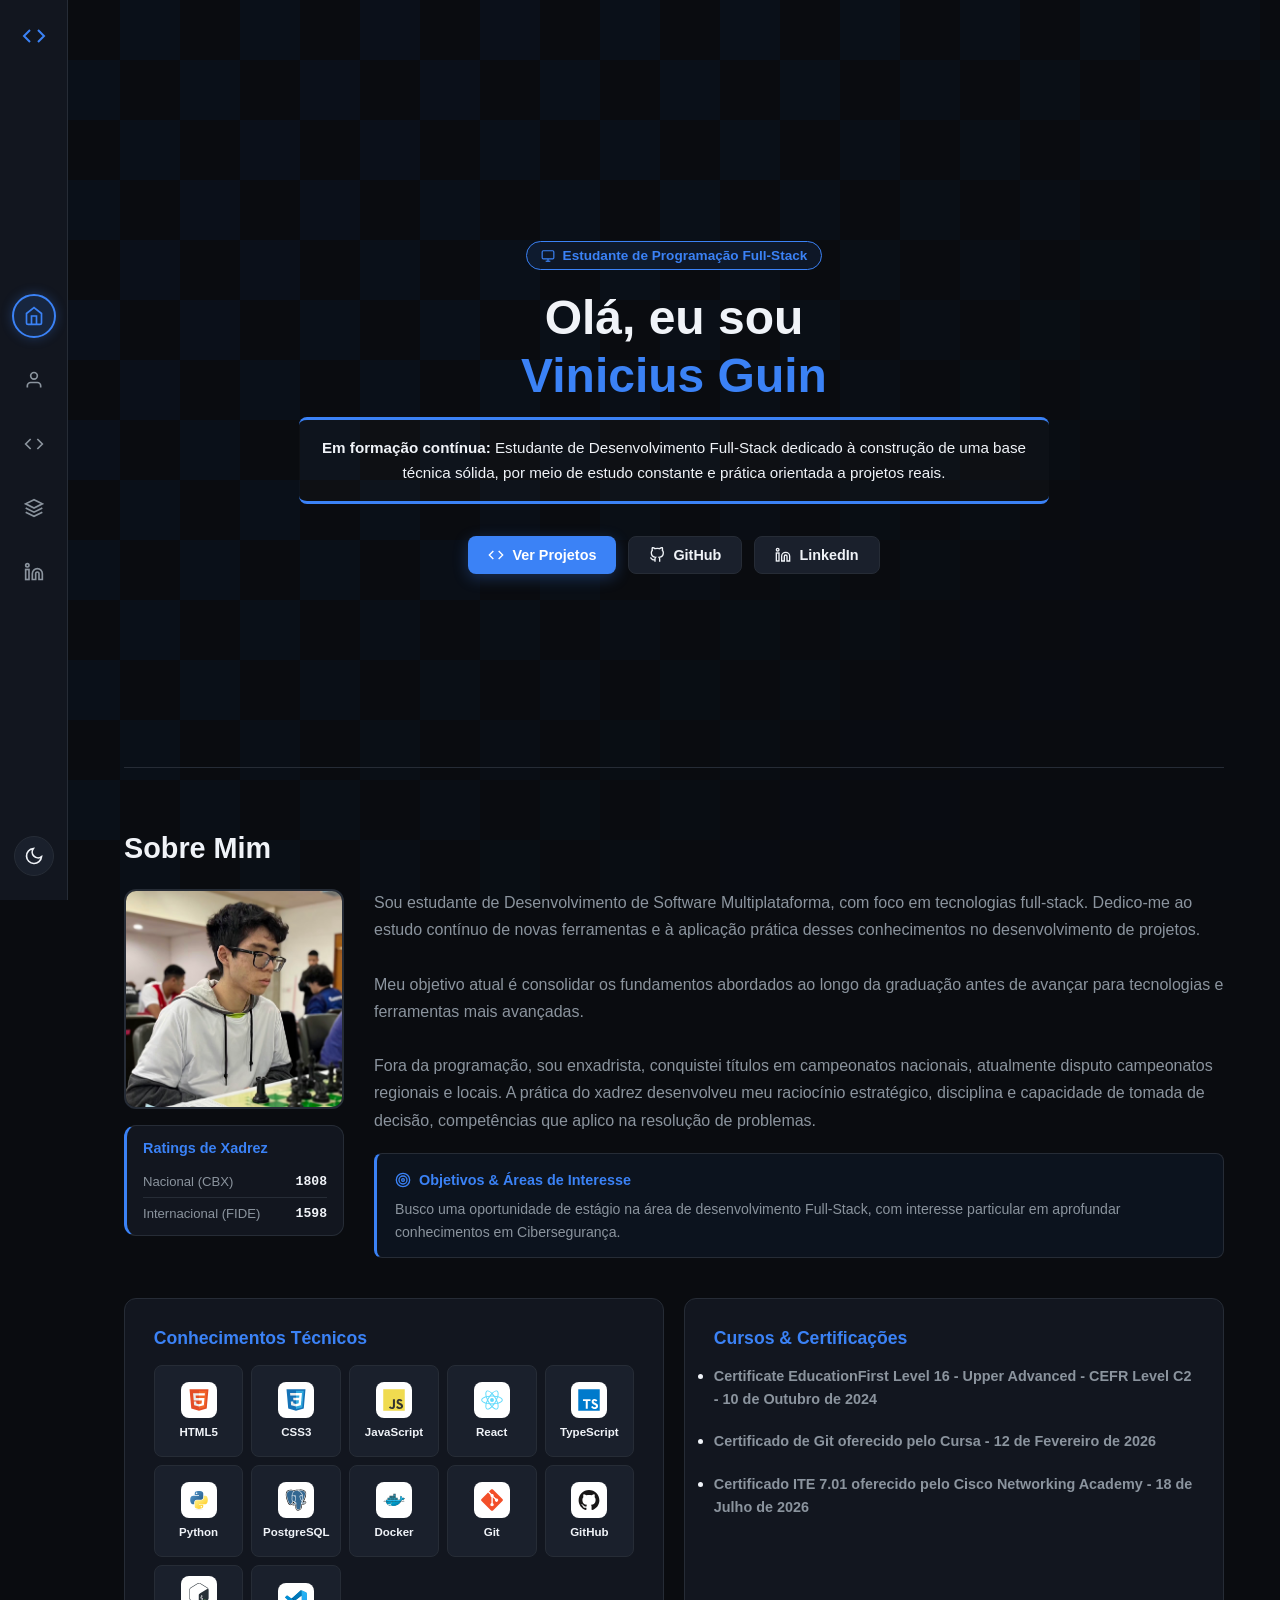
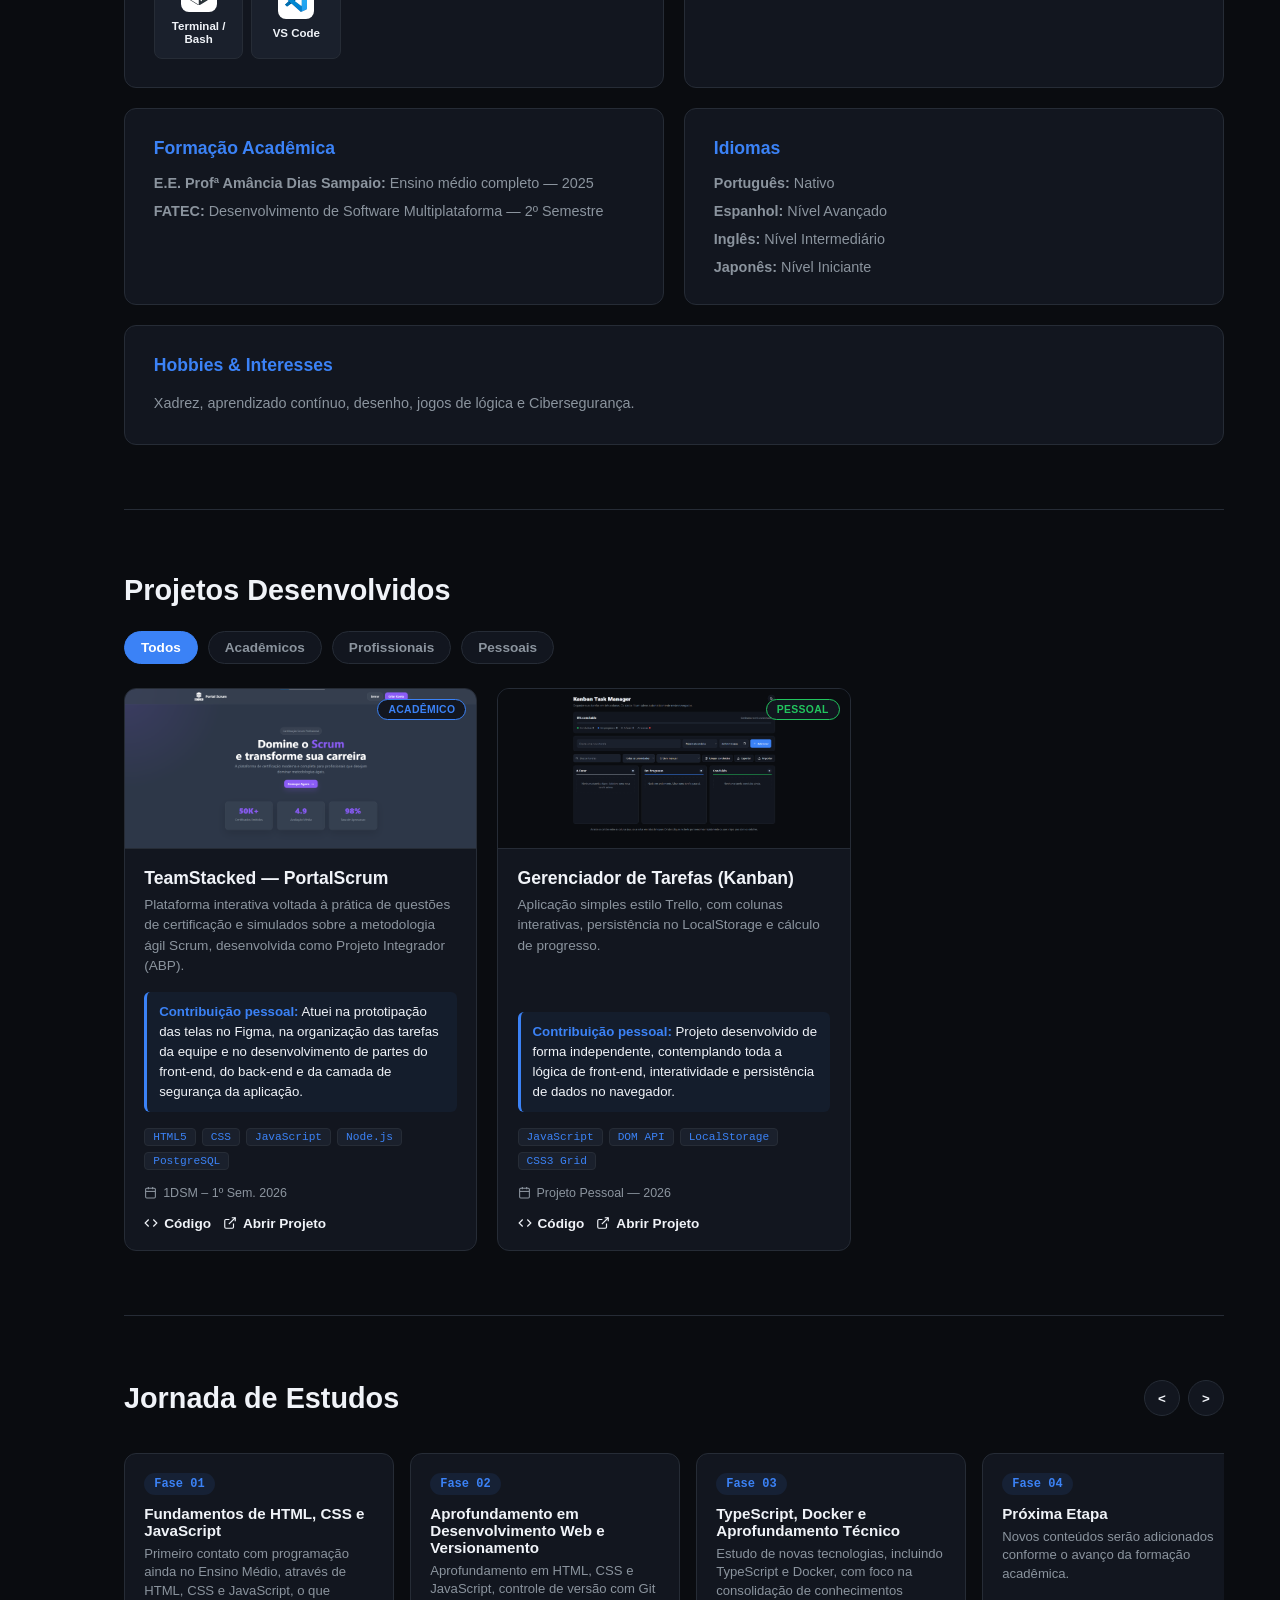
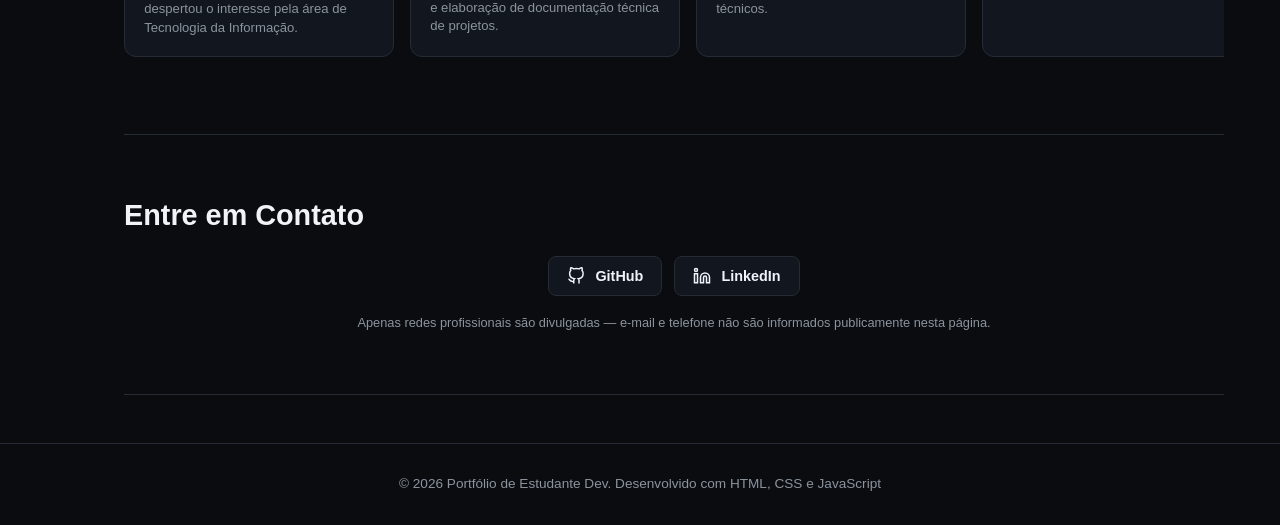
==== commit 6028736d: "Add files via upload" ====
--- a/docs/index.html
+++ b/docs/index.html
@@ -4,7 +4,7 @@
     <meta charset="UTF-8">
     <meta name="viewport" content="width=device-width, initial-scale=1.0">
     <title>Portfólio</title>
-    <link rel="stylesheet" href="style.css">
+    <link rel="stylesheet" href="./css/style.css">
 </head>
 <body>
 
@@ -258,6 +258,6 @@
         <p>© 2026 Portfólio de Estudante Dev. Desenvolvido com HTML, CSS e JavaScript</p>
     </footer>
 
-    <script src="script.js"></script>
+    <script src="./js/script.js"></script>
 </body>
 </html>
--- a/docs/css/style.css
+++ b/docs/css/style.css
@@ -0,0 +1,938 @@
+:root {
+    --bg-primary: #0a0c10;
+    --bg-secondary: #12161f;
+    --bg-card: #1a202c;
+    --text-main: #f0f3f8;
+    --text-muted: #8b949e;
+    --accent-primary: #3b82f6;
+    --accent-gold: #d4af37;
+    --border-color: #262c36;
+    --sidebar-width: 68px;
+    --radius-main: 12px;
+    --transition-fluid: cubic-bezier(0.4, 0, 0.2, 1);
+}
+
+.light {
+    --bg-primary: #f8fafc;
+    --bg-secondary: #ffffff;
+    --bg-card: #edf2f7;
+    --text-main: #0f172a;
+    --text-muted: #64748b;
+    --accent-primary: #2563eb;
+    --accent-gold: #b8860b;
+    --border-color: #e2e8f0;
+}
+
+* {
+    margin: 0;
+    padding: 0;
+    box-sizing: border-box;
+    font-family: -apple-system, BlinkMacSystemFont, "Segoe UI", Roboto, Helvetica, Arial, sans-serif;
+    scroll-behavior: smooth;
+}
+
+body {
+    background-color: var(--bg-primary);
+    color: var(--text-main);
+    overflow-x: hidden;
+    min-height: 100vh;
+    display: flex;
+    flex-direction: column;
+    transition: background-color 0.3s, color 0.3s;
+}
+
+#geometric-canvas {
+    position: fixed;
+    top: 0;
+    left: 0;
+    width: 100vw;
+    height: 100vh;
+    z-index: -1;
+    pointer-events: none;
+    opacity: 0.85;
+}
+
+.sidebar {
+    position: fixed;
+    top: 0;
+    left: 0;
+    bottom: 0;
+    width: var(--sidebar-width);
+    background: var(--bg-secondary);
+    border-right: 1px solid var(--border-color);
+    z-index: 1000;
+    display: flex;
+    flex-direction: column;
+    align-items: center;
+    justify-content: space-between;
+    padding: 1.5rem 0;
+}
+
+.sidebar-brand {
+    color: var(--accent-primary);
+}
+
+.sidebar-nav {
+    position: relative;
+    display: flex;
+    flex-direction: column;
+    gap: 20px;
+    list-style: none;
+}
+
+.active-ball-indicator {
+    position: absolute;
+    width: 44px;
+    height: 44px;
+    border-radius: 50%;
+    background: rgba(59, 130, 246, 0.15);
+    border: 2px solid var(--accent-primary);
+    left: 50%;
+    transform: translateX(-50%);
+    top: 0;
+    transition: top 0.35s var(--transition-fluid), left 0.35s var(--transition-fluid);
+    pointer-events: none;
+    box-shadow: 0 0 12px rgba(59, 130, 246, 0.3);
+}
+
+.sidebar-item {
+    position: relative;
+    z-index: 2;
+}
+
+.sidebar-link {
+    width: 44px;
+    height: 44px;
+    display: flex;
+    align-items: center;
+    justify-content: center;
+    color: var(--text-muted);
+    text-decoration: none;
+    border-radius: 50%;
+    transition: color 0.25s;
+}
+
+.sidebar-link:hover {
+    color: var(--text-main);
+}
+
+.sidebar-item.active .sidebar-link {
+    color: var(--accent-primary);
+}
+
+.theme-toggle-btn {
+    background: var(--bg-card);
+    border: 1px solid var(--border-color);
+    color: var(--text-main);
+    width: 40px;
+    height: 40px;
+    border-radius: 50%;
+    cursor: pointer;
+    display: flex;
+    align-items: center;
+    justify-content: center;
+    transition: all 0.2s;
+}
+
+.theme-toggle-btn:hover {
+    border-color: var(--accent-primary);
+    color: var(--accent-primary);
+}
+
+.main-wrapper {
+    margin-left: var(--sidebar-width);
+    padding: 3rem 2rem;
+    flex-grow: 1;
+}
+
+.container {
+    max-width: 1100px;
+    margin: 0 auto;
+}
+
+section {
+    padding: 4rem 0;
+    border-bottom: 1px solid var(--border-color);
+}
+
+.section-title-wrapper {
+    display: flex;
+    align-items: center;
+    justify-content: space-between;
+    margin-bottom: 1.5rem;
+}
+
+.section-title {
+    font-size: 1.8rem;
+    font-weight: 800;
+}
+
+.hero {
+    min-height: 80vh;
+    display: flex;
+    flex-direction: column;
+    align-items: center;
+    justify-content: center;
+    text-align: center;
+    padding: 2rem 0;
+}
+
+.hero-text {
+    max-width: 750px;
+    display: flex;
+    flex-direction: column;
+    align-items: center;
+}
+
+.hero-badge {
+    display: inline-flex;
+    align-items: center;
+    gap: 8px;
+    background: rgba(59, 130, 246, 0.1);
+    border: 1px solid var(--accent-primary);
+    padding: 6px 14px;
+    border-radius: 20px;
+    font-size: 0.85rem;
+    color: var(--accent-primary);
+    margin-bottom: 1.2rem;
+    font-weight: 600;
+}
+
+.hero-title {
+    font-size: 3rem;
+    font-weight: 800;
+    line-height: 1.2;
+    margin-bottom: 0.8rem;
+}
+
+.hero-title .highlight {
+    color: var(--accent-primary);
+}
+
+.hero-subtitle-box {
+    font-size: 1.2rem;
+    color: var(--text-muted);
+    margin-bottom: 1.5rem;
+    line-height: 1.5;
+}
+
+.hero-pitch {
+    background: rgba(255, 255, 255, 0.02);
+    border-top: 3px solid var(--accent-primary);
+    border-bottom: 3px solid var(--accent-primary);
+    padding: 16px 20px;
+    border-radius: 8px;
+    font-size: 0.95rem;
+    color: var(--text-main);
+    margin-bottom: 2rem;
+    line-height: 1.6;
+    text-align: center;
+}
+
+.hero-actions {
+    display: flex;
+    justify-content: center;
+    gap: 15px;
+    width: 100%;
+}
+
+.btn-group-social {
+    display: flex;
+    gap: 12px;
+    flex-wrap: wrap;
+    justify-content: center;
+}
+
+.btn {
+    display: inline-flex;
+    align-items: center;
+    gap: 8px;
+    padding: 10px 20px;
+    border-radius: 8px;
+    font-size: 0.9rem;
+    font-weight: 600;
+    text-decoration: none;
+    cursor: pointer;
+    transition: all 0.25s ease;
+    border: none;
+}
+
+.btn svg {
+    stroke: currentColor;
+}
+
+.btn-primary {
+    background: var(--accent-primary);
+    color: #ffffff;
+    box-shadow: 0 4px 15px rgba(59, 130, 246, 0.3);
+}
+
+.btn-primary:hover {
+    transform: translateY(-2px);
+    opacity: 0.9;
+}
+
+.btn-social {
+    background: var(--bg-card);
+    color: var(--text-main);
+    border: 1px solid var(--border-color);
+}
+
+.btn-social:hover {
+    border-color: var(--accent-primary);
+    color: var(--accent-primary);
+    transform: translateY(-2px);
+}
+
+.about-header-grid {
+    display: grid;
+    grid-template-columns: 220px 1fr;
+    gap: 30px;
+    align-items: start; 
+    margin-bottom: 2rem;
+}
+
+.profile-photo-container {
+    width: 100%;
+    height: 220px;
+    border-radius: var(--radius-main);
+    overflow: hidden;
+    border: 2px solid var(--border-color);
+    position: relative;
+    background: var(--bg-card);
+}
+
+.profile-photo { 
+    width: 100%; 
+    height: 100%; 
+    object-fit: cover; 
+    display: block; 
+}
+
+.about-side {
+    display: flex;
+    flex-direction: column;
+    gap: 16px;
+    width: 100%;
+}
+
+.about-side {
+    display: flex;
+    flex-direction: column;
+    gap: 16px;
+    width: 100%;
+}
+
+.ratings-box {
+    background: var(--bg-secondary);
+    border: 1px solid var(--border-color);
+    border-left: 3px solid var(--accent-primary);
+    border-radius: var(--radius-main);
+    padding: 14px 16px;
+}
+
+.ratings-title {
+    font-size: 0.9rem;
+    color: var(--accent-primary);
+    margin-bottom: 10px;
+}
+
+.rating-item {
+    display: flex;
+    justify-content: space-between;
+    align-items: center;
+    gap: 10px;
+    font-size: 0.82rem;
+    padding: 8px 0;
+    border-bottom: 1px solid var(--border-color);
+}
+
+.rating-item:last-child {
+    border-bottom: none;
+    padding-bottom: 0;
+}
+
+.rating-label {
+    color: var(--text-muted);
+}
+
+.rating-value {
+    color: var(--text-main);
+    font-weight: 700;
+    font-family: monospace;
+}
+
+.about-bio {
+    font-size: 1rem;
+    line-height: 1.7;
+    color: var(--text-muted);
+}
+
+.about-extra-wrapper {
+    margin-top: 2.5rem;
+}
+
+.about-extra-grid {
+    display: grid;
+    grid-template-columns: 1fr 1fr;
+    gap: 20px;
+    margin-top: 2rem;
+}
+
+.card {
+    background: var(--bg-secondary);
+    border: 1px solid var(--border-color);
+    border-radius: var(--radius-main);
+    padding: 1.8rem;
+}
+
+.card-span-2 {
+    grid-column: 1 / -1;
+}
+
+.hobbies-text {
+    font-size: 0.9rem;
+    color: var(--text-muted);
+    line-height: 1.6;
+}
+
+.objectives-box {
+    margin-top: 1.2rem;
+    background: rgba(59, 130, 246, 0.06);
+    border: 1px solid var(--border-color);
+    border-left: 3px solid var(--accent-primary);
+    border-radius: 8px;
+    padding: 14px 18px;
+}
+
+.objectives-title {
+    display: flex;
+    align-items: center;
+    gap: 8px;
+    font-size: 0.9rem;
+    color: var(--accent-primary);
+    margin-bottom: 6px;
+}
+
+.objectives-box p {
+    font-size: 0.88rem;
+    color: var(--text-muted);
+    line-height: 1.6;
+}
+
+.card h3 {
+    font-size: 1.1rem;
+    margin-bottom: 1rem;
+    color: var(--accent-primary);
+}
+
+.cert-list {
+    list-style: none;
+    display: flex;
+    flex-direction: column;
+    gap: 12px;
+}
+
+.cert-item {
+    display: flex;
+    align-items: flex-start;
+    gap: 10px;
+    font-size: 0.9rem;
+    color: var(--text-muted);
+}
+
+.cert-text {
+    font-size: 0.9rem;
+    color: var(--text-muted);
+    line-height: 1.6;
+    margin-bottom: 1.2rem;
+}
+
+.cert-image-grid {
+    display: grid;
+    grid-template-columns: repeat(auto-fill, minmax(80px, 1fr));
+    gap: 10px;
+}
+
+.cert-image-placeholder {
+    aspect-ratio: 1 / 1;
+    border: 1.5px dashed var(--border-color);
+    border-radius: 8px;
+    background: var(--bg-card);
+    display: flex;
+    flex-direction: column;
+    align-items: center;
+    justify-content: center;
+    gap: 6px;
+    color: var(--text-muted);
+    transition: all 0.25s ease;
+}
+
+.cert-image-placeholder span {
+    font-size: 0.65rem;
+    font-weight: 600;
+}
+
+.cert-image-placeholder:hover {
+    border-color: var(--accent-primary);
+    color: var(--accent-primary);
+}
+
+.skills-grid {
+    display: grid;
+    grid-template-columns: repeat(auto-fill, minmax(75px, 1fr));
+    gap: 8px;
+}
+
+.skill-box {
+    background: var(--bg-card);
+    border: 1px solid var(--border-color);
+    border-radius: 8px;
+    padding: 10px 4px 12px;
+    text-align: center;
+    transition: all 0.25s ease;
+    display: flex;
+    flex-direction: column;
+    align-items: center;
+    justify-content: center;
+    gap: 8px;
+    min-height: 92px;
+}
+
+.skill-icon-badge {
+    width: 36px;
+    height: 36px;
+    border-radius: 8px;
+    background: #ffffff;
+    display: flex;
+    align-items: center;
+    justify-content: center;
+    flex-shrink: 0;
+}
+
+.skill-icon-badge img {
+    width: 22px;
+    height: 22px;
+    display: block;
+}
+
+.skill-box span {
+    font-size: 0.72rem;
+    font-weight: 600;
+    color: var(--text-main);
+    line-height: 1.1;
+}
+
+.skill-box:hover {
+    border-color: var(--accent-primary);
+    transform: translateY(-3px);
+    box-shadow: 0 4px 12px rgba(0, 0, 0, 0.25);
+}
+
+.project-filters {
+    display: flex;
+    gap: 10px;
+    flex-wrap: wrap;
+    margin-bottom: 1.5rem;
+}
+
+.filter-btn {
+    background: var(--bg-secondary);
+    border: 1px solid var(--border-color);
+    color: var(--text-muted);
+    font-size: 0.85rem;
+    font-weight: 600;
+    padding: 8px 16px;
+    border-radius: 20px;
+    cursor: pointer;
+    transition: all 0.2s ease;
+}
+
+.filter-btn:hover {
+    border-color: var(--accent-primary);
+    color: var(--accent-primary);
+}
+
+.filter-btn.active {
+    background: var(--accent-primary);
+    border-color: var(--accent-primary);
+    color: #ffffff;
+}
+
+.projects-empty {
+    color: var(--text-muted);
+    font-size: 0.9rem;
+    text-align: center;
+    padding: 2rem 0;
+}
+
+.projects-grid {
+    display: grid;
+    grid-template-columns: repeat(auto-fill, minmax(280px, 1fr));
+    gap: 20px;
+}
+
+.project-card {
+    background: var(--bg-secondary);
+    border: 1px solid var(--border-color);
+    border-radius: var(--radius-main);
+    overflow: hidden;
+    display: flex;
+    flex-direction: column;
+    transition: transform 0.25s, border-color 0.25s;
+}
+
+.project-card:hover {
+    transform: translateY(-4px);
+    border-color: var(--accent-primary);
+}
+
+.project-preview {
+    height: 160px;
+    overflow: hidden;
+    background: var(--bg-card);
+    display: flex;
+    align-items: center;
+    justify-content: center;
+    font-size: 1.2rem;
+    font-weight: 700;
+    color: var(--accent-primary);
+    border-bottom: 1px solid var(--border-color);
+    position: relative;
+}
+
+.project-preview-img {
+    width: 100%;
+    height: 100%;
+    object-fit: cover;
+    object-position: top center;
+    display: block;
+}
+
+.project-category-badge {
+    position: absolute;
+    top: 10px;
+    right: 10px;
+    font-size: 0.65rem;
+    font-weight: 700;
+    text-transform: uppercase;
+    letter-spacing: 0.03em;
+    padding: 4px 10px;
+    border-radius: 20px;
+    background: var(--bg-secondary);
+    border: 1px solid var(--border-color);
+    color: var(--text-muted);
+}
+
+.project-category-badge.cat-academico {
+    color: var(--accent-primary);
+    border-color: var(--accent-primary);
+}
+
+.project-category-badge.cat-profissional {
+    color: var(--accent-gold);
+    border-color: var(--accent-gold);
+}
+
+.project-category-badge.cat-pessoal {
+    color: #22c55e;
+    border-color: #22c55e;
+}
+
+.project-contribution {
+    font-size: 0.83rem;
+    color: var(--text-main);
+    background: rgba(59, 130, 246, 0.06);
+    border-left: 3px solid var(--accent-primary);
+    border-radius: 6px;
+    padding: 10px 12px;
+    margin-bottom: 1rem;
+    line-height: 1.5;
+}
+
+.project-contribution strong {
+    color: var(--accent-primary);
+}
+
+.project-semester {
+    display: flex;
+    align-items: center;
+    gap: 6px;
+    font-size: 0.78rem;
+    color: var(--text-muted);
+    margin-bottom: 1rem;
+}
+
+.project-body {
+    padding: 1.2rem;
+    display: flex;
+    flex-direction: column;
+    flex-grow: 1;
+}
+
+.project-title {
+    font-size: 1.1rem;
+    margin-bottom: 6px;
+}
+
+.project-desc {
+    font-size: 0.85rem;
+    color: var(--text-muted);
+    line-height: 1.5;
+    margin-bottom: 1rem;
+    flex-grow: 1;
+}
+
+.project-tags {
+    display: flex;
+    gap: 6px;
+    flex-wrap: wrap;
+    margin-bottom: 1rem;
+}
+
+.tag {
+    font-family: monospace;
+    font-size: 0.7rem;
+    background: var(--bg-card);
+    color: var(--accent-primary);
+    padding: 2px 8px;
+    border-radius: 4px;
+    border: 1px solid var(--border-color);
+}
+
+.project-links {
+    display: flex;
+    gap: 12px;
+}
+
+.project-link {
+    font-size: 0.85rem;
+    color: var(--text-main);
+    text-decoration: none;
+    display: flex;
+    align-items: center;
+    gap: 6px;
+    font-weight: 600;
+}
+
+.project-link svg {
+    stroke: currentColor;
+}
+
+.project-link:hover {
+    color: var(--accent-primary);
+}
+
+.journey-controls {
+    display: flex;
+    gap: 8px;
+}
+
+.journey-arrow-btn {
+    background: var(--bg-secondary);
+    border: 1px solid var(--border-color);
+    color: var(--text-main);
+    width: 36px;
+    height: 36px;
+    border-radius: 50%;
+    cursor: pointer;
+    display: flex;
+    align-items: center;
+    justify-content: center;
+    transition: all 0.2s;
+    font-weight: bold;
+}
+
+.journey-arrow-btn:hover {
+    background: var(--accent-primary);
+    border-color: var(--accent-primary);
+    color: #fff;
+}
+
+.journey-horizontal {
+    display: flex;
+    gap: 16px;
+    overflow-x: auto;
+    padding: 0.8rem 0;
+    scroll-behavior: smooth;
+    scroll-snap-type: x mandatory;
+    touch-action: pan-x;
+    -webkit-overflow-scrolling: touch;
+    scrollbar-width: thin;
+    scrollbar-color: var(--accent-primary) var(--bg-secondary);
+}
+
+.journey-phase-card {
+    min-width: 250px;
+    max-width: 270px;
+    flex: 0 0 auto;
+    scroll-snap-align: start;
+    background: var(--bg-secondary);
+    border: 1px solid var(--border-color);
+    border-radius: var(--radius-main);
+    padding: 1.2rem;
+    position: relative;
+    display: flex;
+    flex-direction: column;
+    transition: border-color 0.3s, transform 0.3s;
+}
+
+.journey-phase-card:hover {
+    border-color: var(--accent-primary);
+}
+
+.phase-number {
+    font-family: monospace;
+    font-size: 0.75rem;
+    color: var(--accent-primary);
+    font-weight: 700;
+    background: rgba(59, 130, 246, 0.1);
+    padding: 4px 10px;
+    border-radius: 20px;
+    display: inline-block;
+    margin-bottom: 10px;
+    width: fit-content;
+}
+
+.phase-title {
+    font-size: 0.95rem;
+    font-weight: 700;
+    margin-bottom: 6px;
+    color: var(--text-main);
+}
+
+.phase-desc {
+    font-size: 0.82rem;
+    color: var(--text-muted);
+    line-height: 1.4;
+}
+
+.contact-direct-grid {
+    display: flex;
+    justify-content: center;
+    gap: 12px;
+    flex-wrap: wrap;
+    margin-top: 1.5rem;
+}
+
+.contact-card-btn {
+    background: var(--bg-secondary);
+    border: 1px solid var(--border-color);
+    border-radius: 8px;
+    padding: 10px 18px;
+    text-decoration: none;
+    color: var(--text-main);
+    display: inline-flex;
+    align-items: center;
+    gap: 10px;
+    font-size: 0.9rem;
+    font-weight: 600;
+    transition: all 0.25s ease;
+}
+
+.contact-card-btn svg {
+    stroke: currentColor;
+}
+
+.contact-card-btn:hover {
+    border-color: var(--accent-primary);
+    color: var(--accent-primary);
+    transform: translateY(-2px);
+    background: var(--bg-card);
+}
+
+.contact-note {
+    text-align: center;
+    font-size: 0.8rem;
+    color: var(--text-muted);
+    margin-top: 1.2rem;
+}
+
+footer {
+    text-align: center;
+    padding: 2rem;
+    color: var(--text-muted);
+    font-size: 0.85rem;
+    border-top: 1px solid var(--border-color);
+}
+
+@media (max-width: 900px) {
+    .about-header-grid {
+        grid-template-columns: 1fr;
+        justify-items: center;
+        text-align: center;
+    }
+
+    .profile-photo-container {
+        width: 160px;
+        height: 160px;
+    }
+
+    .about-extra-grid {
+        grid-template-columns: 1fr;
+    }
+
+    .about-side {
+    max-width: 320px;
+    align-items: center;
+    }
+}
+
+@media (max-width: 768px) {
+    :root {
+        --sidebar-width: 0px;
+    }
+
+    .sidebar {
+        top: auto;
+        bottom: 0;
+        left: 0;
+        right: 0;
+        width: 100vw;
+        height: 60px;
+        flex-direction: row;
+        padding: 0 1rem;
+        border-right: none;
+        border-top: 1px solid var(--border-color);
+    }
+
+    .sidebar-brand {
+        display: none;
+    }
+
+    .sidebar-nav {
+        flex-direction: row;
+        justify-content: space-around;
+        width: 100%;
+        max-width: 400px;
+        gap: 0;
+        margin: 0 auto;
+    }
+
+    .sidebar-item {
+        display: flex;
+        justify-content: center;
+        align-items: center;
+    }
+
+    .active-ball-indicator {
+        top: 50% !important;
+        transform: translate(-50%, -50%) !important;
+        width: 42px;
+        height: 42px;
+    }
+
+    .main-wrapper {
+        margin-left: 0;
+        padding: 1.5rem 1rem 80px 1rem;
+    }
+
+    .hero-title {
+        font-size: 2rem;
+    }
+
+    .projects-grid {
+        grid-template-columns: repeat(auto-fill, minmax(220px, 1fr));
+        gap: 12px;
+    }
+}
